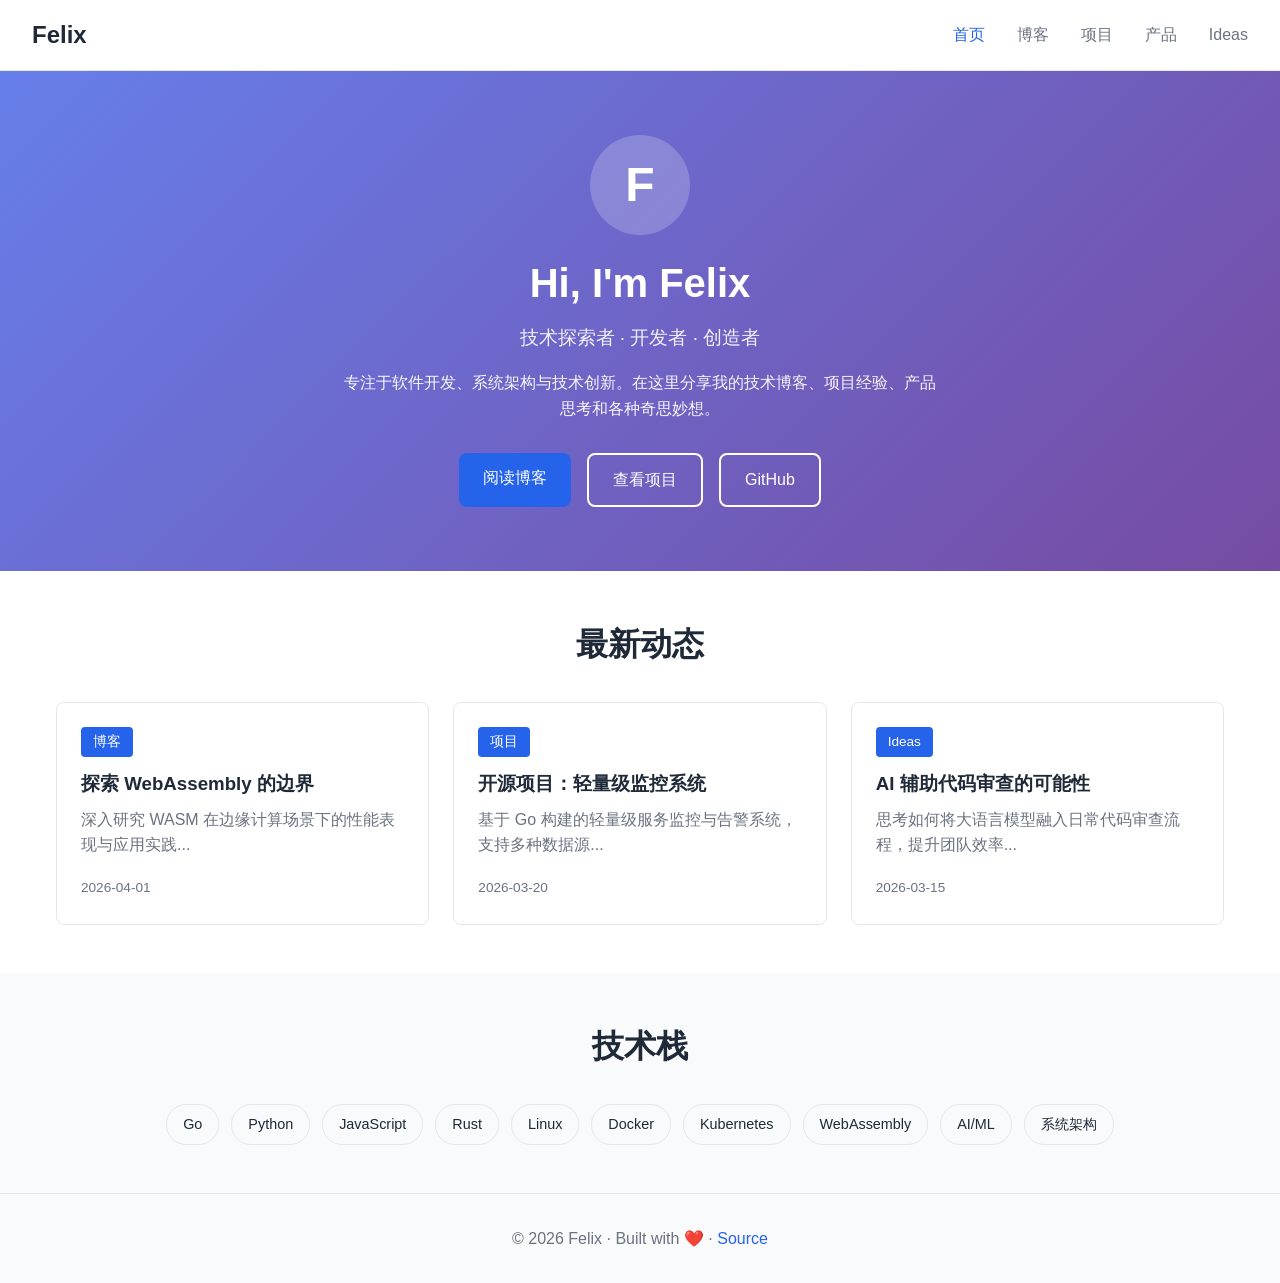
==== index.html @ bbef853a "Add personal tech blog website with blog, projects, products and ideas sections" ====
<!DOCTYPE html>
<html lang="zh-CN">
<head>
  <meta charset="UTF-8">
  <meta name="viewport" content="width=device-width, initial-scale=1.0">
  <title>Felix's Tech Blog</title>
  <link rel="stylesheet" href="assets/css/main.css">
</head>
<body>
  <nav class="navbar">
    <div class="nav-brand"><a href="index.html">Felix</a></div>
    <ul class="nav-links">
      <li><a href="index.html" class="active">首页</a></li>
      <li><a href="blog.html">博客</a></li>
      <li><a href="projects.html">项目</a></li>
      <li><a href="products.html">产品</a></li>
      <li><a href="ideas.html">Ideas</a></li>
    </ul>
    <button class="nav-toggle" onclick="toggleNav()">☰</button>
  </nav>

  <section class="hero">
    <div class="hero-content">
      <div class="avatar">F</div>
      <h1>Hi, I'm Felix</h1>
      <p class="tagline">技术探索者 · 开发者 · 创造者</p>
      <p class="bio">专注于软件开发、系统架构与技术创新。在这里分享我的技术博客、项目经验、产品思考和各种奇思妙想。</p>
      <div class="hero-links">
        <a href="blog.html" class="btn btn-primary">阅读博客</a>
        <a href="projects.html" class="btn btn-outline">查看项目</a>
        <a href="https://github.com/felix" target="_blank" class="btn btn-outline">GitHub</a>
      </div>
    </div>
  </section>

  <section class="section">
    <div class="container">
      <h2 class="section-title">最新动态</h2>
      <div class="cards-grid" id="recent-posts">
        <a href="blog.html" class="card card-link">
          <div class="card-tag">博客</div>
          <h3>探索 WebAssembly 的边界</h3>
          <p>深入研究 WASM 在边缘计算场景下的性能表现与应用实践...</p>
          <span class="card-date">2026-04-01</span>
        </a>
        <a href="projects.html" class="card card-link">
          <div class="card-tag">项目</div>
          <h3>开源项目：轻量级监控系统</h3>
          <p>基于 Go 构建的轻量级服务监控与告警系统，支持多种数据源...</p>
          <span class="card-date">2026-03-20</span>
        </a>
        <a href="ideas.html" class="card card-link">
          <div class="card-tag">Ideas</div>
          <h3>AI 辅助代码审查的可能性</h3>
          <p>思考如何将大语言模型融入日常代码审查流程，提升团队效率...</p>
          <span class="card-date">2026-03-15</span>
        </a>
      </div>
    </div>
  </section>

  <section class="section section-alt">
    <div class="container">
      <h2 class="section-title">技术栈</h2>
      <div class="tags-cloud">
        <span class="tag">Go</span>
        <span class="tag">Python</span>
        <span class="tag">JavaScript</span>
        <span class="tag">Rust</span>
        <span class="tag">Linux</span>
        <span class="tag">Docker</span>
        <span class="tag">Kubernetes</span>
        <span class="tag">WebAssembly</span>
        <span class="tag">AI/ML</span>
        <span class="tag">系统架构</span>
      </div>
    </div>
  </section>

  <footer class="footer">
    <p>© 2026 Felix · Built with ❤️ · <a href="https://github.com/felix/my-website" target="_blank">Source</a></p>
  </footer>

  <script src="assets/js/main.js"></script>
</body>
</html>
---- assets/css/main.css ----
:root {
  --primary: #2563eb;
  --primary-dark: #1e40af;
  --text: #1f2937;
  --text-light: #6b7280;
  --bg: #ffffff;
  --bg-alt: #f9fafb;
  --border: #e5e7eb;
  --shadow: rgba(0, 0, 0, 0.1);
  --radius: 8px;
}

* {
  margin: 0;
  padding: 0;
  box-sizing: border-box;
}

body {
  font-family: -apple-system, BlinkMacSystemFont, 'Segoe UI', Roboto, 'Helvetica Neue', Arial, sans-serif;
  line-height: 1.6;
  color: var(--text);
  background: var(--bg);
}

a {
  color: var(--primary);
  text-decoration: none;
}

a:hover {
  text-decoration: underline;
}

.container {
  max-width: 1200px;
  margin: 0 auto;
  padding: 0 1rem;
}

/* Navbar */
.navbar {
  background: var(--bg);
  border-bottom: 1px solid var(--border);
  padding: 1rem 2rem;
  display: flex;
  justify-content: space-between;
  align-items: center;
  position: sticky;
  top: 0;
  z-index: 100;
}

.nav-brand a {
  font-size: 1.5rem;
  font-weight: bold;
  color: var(--text);
}

.nav-links {
  display: flex;
  list-style: none;
  gap: 2rem;
}

.nav-links a {
  color: var(--text-light);
  font-weight: 500;
}

.nav-links a:hover,
.nav-links a.active {
  color: var(--primary);
  text-decoration: none;
}

.nav-toggle {
  display: none;
  background: none;
  border: none;
  font-size: 1.5rem;
  cursor: pointer;
}

/* Hero */
.hero {
  text-align: center;
  padding: 4rem 2rem;
  background: linear-gradient(135deg, #667eea 0%, #764ba2 100%);
  color: white;
}

.avatar {
  width: 100px;
  height: 100px;
  border-radius: 50%;
  background: rgba(255, 255, 255, 0.2);
  display: flex;
  align-items: center;
  justify-content: center;
  font-size: 3rem;
  font-weight: bold;
  margin: 0 auto 1rem;
}

.hero h1 {
  font-size: 2.5rem;
  margin-bottom: 0.5rem;
}

.tagline {
  font-size: 1.2rem;
  opacity: 0.9;
  margin-bottom: 1rem;
}

.bio {
  max-width: 600px;
  margin: 0 auto 2rem;
  opacity: 0.95;
}

.hero-links {
  display: flex;
  gap: 1rem;
  justify-content: center;
  flex-wrap: wrap;
}

/* Buttons */
.btn {
  display: inline-block;
  padding: 0.75rem 1.5rem;
  border-radius: var(--radius);
  font-weight: 500;
  cursor: pointer;
  border: none;
  transition: all 0.2s;
}

.btn-primary {
  background: var(--primary);
  color: white;
}

.btn-primary:hover {
  background: var(--primary-dark);
  text-decoration: none;
}

.btn-outline {
  background: transparent;
  border: 2px solid currentColor;
  color: white;
}

.btn-outline:hover {
  background: rgba(255, 255, 255, 0.1);
  text-decoration: none;
}

.btn-sm {
  padding: 0.5rem 1rem;
  font-size: 0.9rem;
}

/* Section */
.section {
  padding: 3rem 1rem;
}

.section-alt {
  background: var(--bg-alt);
}

.section-title {
  font-size: 2rem;
  margin-bottom: 2rem;
  text-align: center;
}

/* Cards Grid */
.cards-grid {
  display: grid;
  grid-template-columns: repeat(auto-fill, minmax(300px, 1fr));
  gap: 1.5rem;
}

.card {
  background: var(--bg);
  border: 1px solid var(--border);
  border-radius: var(--radius);
  padding: 1.5rem;
  transition: transform 0.2s, box-shadow 0.2s;
}

.card:hover {
  transform: translateY(-4px);
  box-shadow: 0 8px 16px var(--shadow);
}

.card-link {
  display: block;
  color: var(--text);
}

.card-link:hover {
  text-decoration: none;
}

.card-tag {
  display: inline-block;
  background: var(--primary);
  color: white;
  padding: 0.25rem 0.75rem;
  border-radius: 4px;
  font-size: 0.85rem;
  margin-bottom: 0.75rem;
}

.card h3 {
  margin-bottom: 0.5rem;
  color: var(--text);
}

.card p {
  color: var(--text-light);
  margin-bottom: 1rem;
}

.card-date {
  font-size: 0.85rem;
  color: var(--text-light);
}

/* Tags */
.tags-cloud {
  display: flex;
  flex-wrap: wrap;
  gap: 0.75rem;
  justify-content: center;
}

.tag {
  background: var(--bg-alt);
  border: 1px solid var(--border);
  padding: 0.5rem 1rem;
  border-radius: 20px;
  font-size: 0.9rem;
  color: var(--text);
}

/* Page Header */
.page-header {
  background: linear-gradient(135deg, #667eea 0%, #764ba2 100%);
  color: white;
  padding: 3rem 1rem;
  text-align: center;
}

.page-header h1 {
  font-size: 2.5rem;
  margin-bottom: 0.5rem;
}

/* Main Layout */
.main-layout {
  display: grid;
  grid-template-columns: 1fr 300px;
  gap: 2rem;
  padding: 2rem 1rem;
}

.content-area {
  min-width: 0;
}

/* Filter Bar */
.filter-bar {
  display: flex;
  gap: 0.5rem;
  margin-bottom: 2rem;
  flex-wrap: wrap;
}

.filter-btn {
  padding: 0.5rem 1rem;
  border: 1px solid var(--border);
  background: var(--bg);
  border-radius: var(--radius);
  cursor: pointer;
  transition: all 0.2s;
}

.filter-btn:hover,
.filter-btn.active {
  background: var(--primary);
  color: white;
  border-color: var(--primary);
}

/* Post List */
.post-list {
  display: flex;
  flex-direction: column;
  gap: 2rem;
}

.post-item {
  border-bottom: 1px solid var(--border);
  padding-bottom: 2rem;
}

.post-meta {
  display: flex;
  gap: 1rem;
  margin-bottom: 0.5rem;
  font-size: 0.9rem;
  color: var(--text-light);
}

.post-tag {
  background: var(--primary);
  color: white;
  padding: 0.2rem 0.6rem;
  border-radius: 4px;
}

.post-item h2 {
  margin-bottom: 0.5rem;
}

.post-item h2 a {
  color: var(--text);
}

.post-item h2 a:hover {
  color: var(--primary);
}

.read-more {
  color: var(--primary);
  font-weight: 500;
}

/* Sidebar */
.sidebar {
  position: sticky;
  top: 80px;
  height: fit-content;
}

.widget {
  background: var(--bg-alt);
  border-radius: var(--radius);
  padding: 1.5rem;
  margin-bottom: 1.5rem;
}

.widget h3 {
  margin-bottom: 1rem;
}

.category-list {
  list-style: none;
}

.category-list li {
  padding: 0.5rem 0;
  border-bottom: 1px solid var(--border);
}

.category-list li:last-child {
  border-bottom: none;
}

.category-list a {
  display: flex;
  justify-content: space-between;
  color: var(--text);
}

.category-list span {
  color: var(--text-light);
}

/* Projects Grid */
.projects-grid {
  display: grid;
  grid-template-columns: repeat(auto-fill, minmax(350px, 1fr));
  gap: 2rem;
}

.project-card {
  background: var(--bg);
  border: 1px solid var(--border);
  border-radius: var(--radius);
  padding: 2rem;
  transition: transform 0.2s, box-shadow 0.2s;
}

.project-card:hover {
  transform: translateY(-4px);
  box-shadow: 0 8px 16px var(--shadow);
}

.project-header {
  display: flex;
  justify-content: space-between;
  align-items: center;
  margin-bottom: 1rem;
}

.project-icon {
  font-size: 2.5rem;
}

.project-status {
  padding: 0.25rem 0.75rem;
  border-radius: 4px;
  font-size: 0.85rem;
  font-weight: 500;
}

.status-active {
  background: #dcfce7;
  color: #166534;
}

.status-wip {
  background: #fef3c7;
  color: #92400e;
}

.status-done {
  background: #e0e7ff;
  color: #3730a3;
}

.project-card h3 {
  margin-bottom: 1rem;
}

.project-tags {
  display: flex;
  gap: 0.5rem;
  margin: 1rem 0;
  flex-wrap: wrap;
}

.project-links {
  display: flex;
  gap: 0.5rem;
  margin-top: 1rem;
}

/* Products Grid */
.products-grid {
  display: grid;
  grid-template-columns: repeat(auto-fill, minmax(350px, 1fr));
  gap: 2rem;
}

.product-card {
  background: var(--bg);
  border: 1px solid var(--border);
  border-radius: var(--radius);
  padding: 2rem;
  position: relative;
  transition: transform 0.2s, box-shadow 0.2s;
}

.product-card:hover {
  transform: translateY(-4px);
  box-shadow: 0 8px 16px var(--shadow);
}

.product-card.featured {
  border: 2px solid var(--primary);
}

.product-badge {
  position: absolute;
  top: -12px;
  right: 20px;
  background: var(--primary);
  color: white;
  padding: 0.25rem 0.75rem;
  border-radius: 4px;
  font-size: 0.85rem;
}

.product-icon {
  font-size: 3rem;
  margin-bottom: 1rem;
}

.product-card h3 {
  margin-bottom: 1rem;
}

.product-desc {
  color: var(--text-light);
  margin-bottom: 1rem;
}

.product-features {
  list-style: none;
  margin: 1rem 0;
}

.product-features li {
  padding: 0.25rem 0;
  color: var(--text-light);
}

.product-links {
  display: flex;
  gap: 0.5rem;
  margin-top: 1.5rem;
}

/* Ideas Grid */
.ideas-grid {
  display: grid;
  grid-template-columns: repeat(auto-fill, minmax(350px, 1fr));
  gap: 2rem;
}

.idea-card {
  background: var(--bg);
  border: 1px solid var(--border);
  border-radius: var(--radius);
  padding: 2rem;
  transition: transform 0.2s, box-shadow 0.2s;
}

.idea-card:hover {
  transform: translateY(-4px);
  box-shadow: 0 8px 16px var(--shadow);
}

.idea-card.status-exploring {
  border-left: 4px solid #10b981;
}

.idea-card.status-draft {
  border-left: 4px solid #f59e0b;
}

.idea-card.status-shelved {
  border-left: 4px solid #6b7280;
}

.idea-status {
  display: inline-block;
  padding: 0.25rem 0.75rem;
  border-radius: 4px;
  font-size: 0.85rem;
  font-weight: 500;
  margin-bottom: 1rem;
}

.status-exploring .idea-status {
  background: #d1fae5;
  color: #065f46;
}

.status-draft .idea-status {
  background: #fef3c7;
  color: #92400e;
}

.status-shelved .idea-status {
  background: #f3f4f6;
  color: #374151;
}

.idea-card h3 {
  margin-bottom: 1rem;
}

.idea-card p {
  color: var(--text-light);
  margin-bottom: 1rem;
}

.idea-meta {
  display: flex;
  justify-content: space-between;
  align-items: center;
  flex-wrap: wrap;
  gap: 0.5rem;
}

.idea-date {
  font-size: 0.85rem;
  color: var(--text-light);
}

/* Footer */
.footer {
  background: var(--bg-alt);
  border-top: 1px solid var(--border);
  padding: 2rem;
  text-align: center;
  color: var(--text-light);
}

/* Responsive */
@media (max-width: 768px) {
  .nav-links {
    display: none;
  }

  .nav-toggle {
    display: block;
  }

  .hero h1 {
    font-size: 2rem;
  }

  .main-layout {
    grid-template-columns: 1fr;
  }

  .sidebar {
    position: static;
  }

  .cards-grid,
  .projects-grid,
  .products-grid,
  .ideas-grid {
    grid-template-columns: 1fr;
  }
}
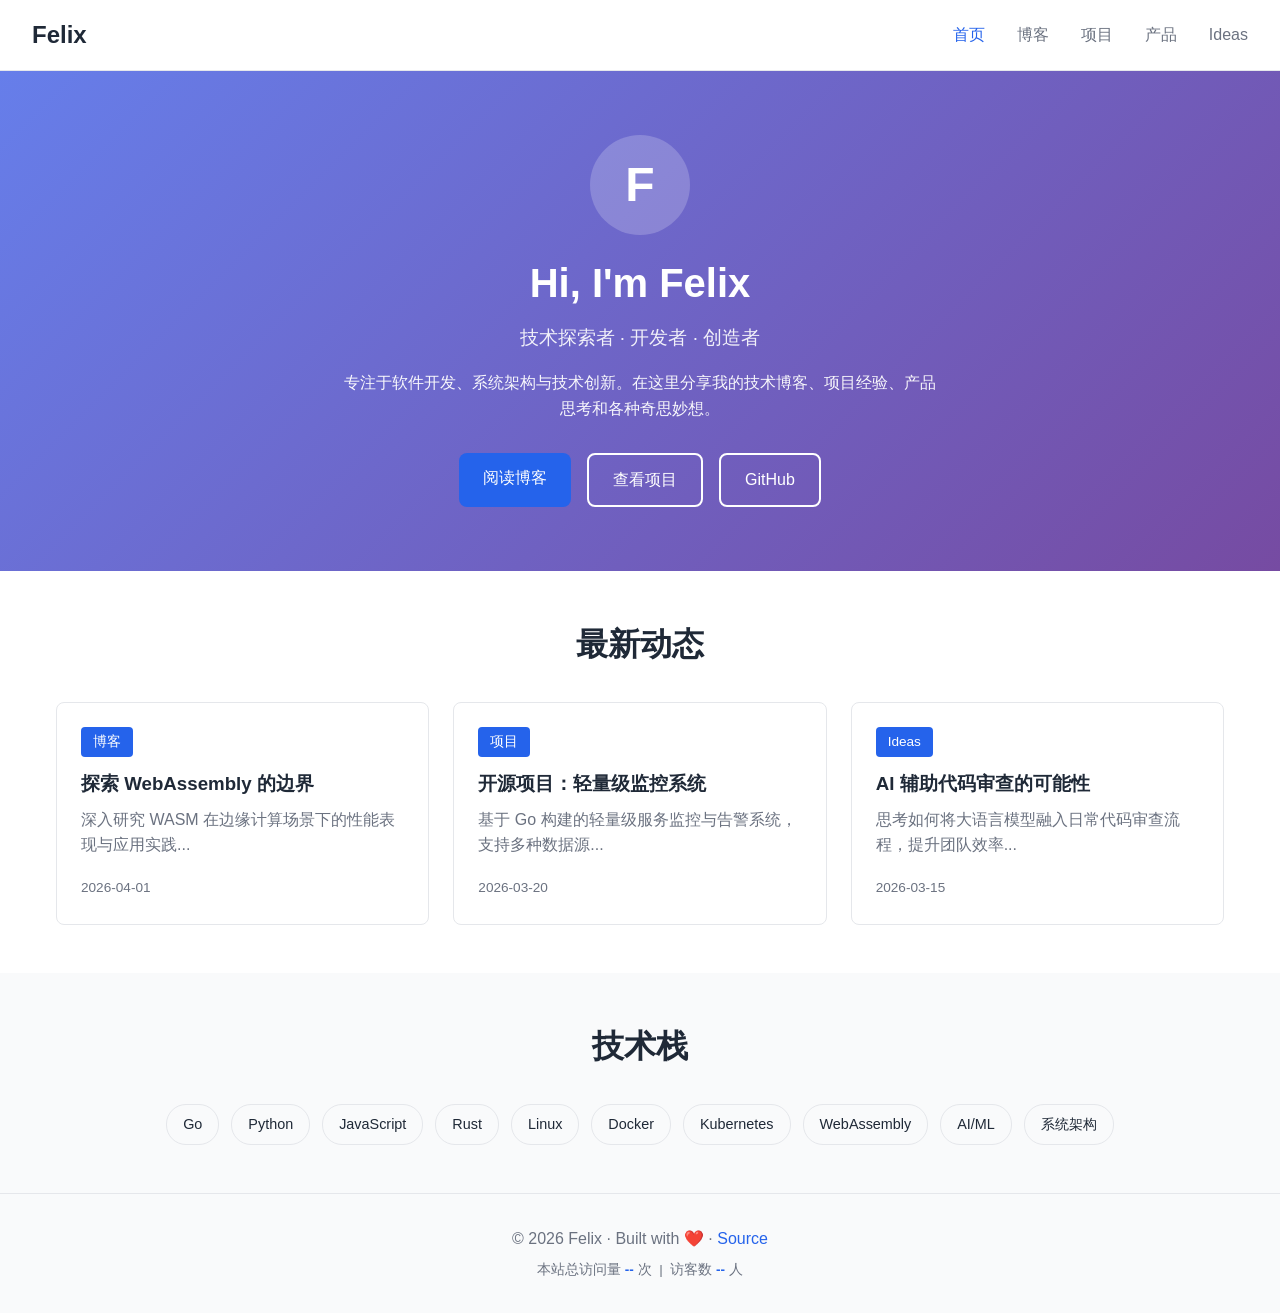
==== commit 208c0844: "Add busuanzi visitor counter to all pages" ====
--- a/index.html
+++ b/index.html
@@ -78,7 +78,12 @@
   </section>
 
   <footer class="footer">
+    <script async src="//busuanzi.ibruce.info/busuanzi/2.3/busuanzi.pure.mini.js"></script>
     <p>© 2026 Felix · Built with ❤️ · <a href="https://github.com/felix/my-website" target="_blank">Source</a></p>
+    <p class="site-stats">
+      本站总访问量 <span id="busuanzi_value_site_pv">--</span> 次 &nbsp;|&nbsp;
+      访客数 <span id="busuanzi_value_site_uv">--</span> 人
+    </p>
   </footer>
 
   <script src="assets/js/main.js"></script>
--- a/assets/css/main.css
+++ b/assets/css/main.css
@@ -607,6 +607,17 @@
   color: var(--text-light);
 }
 
+.site-stats {
+  margin-top: 0.5rem;
+  font-size: 0.85rem;
+  color: var(--text-light);
+}
+
+.site-stats span {
+  color: var(--primary);
+  font-weight: 600;
+}
+
 /* Responsive */
 @media (max-width: 768px) {
   .nav-links {
